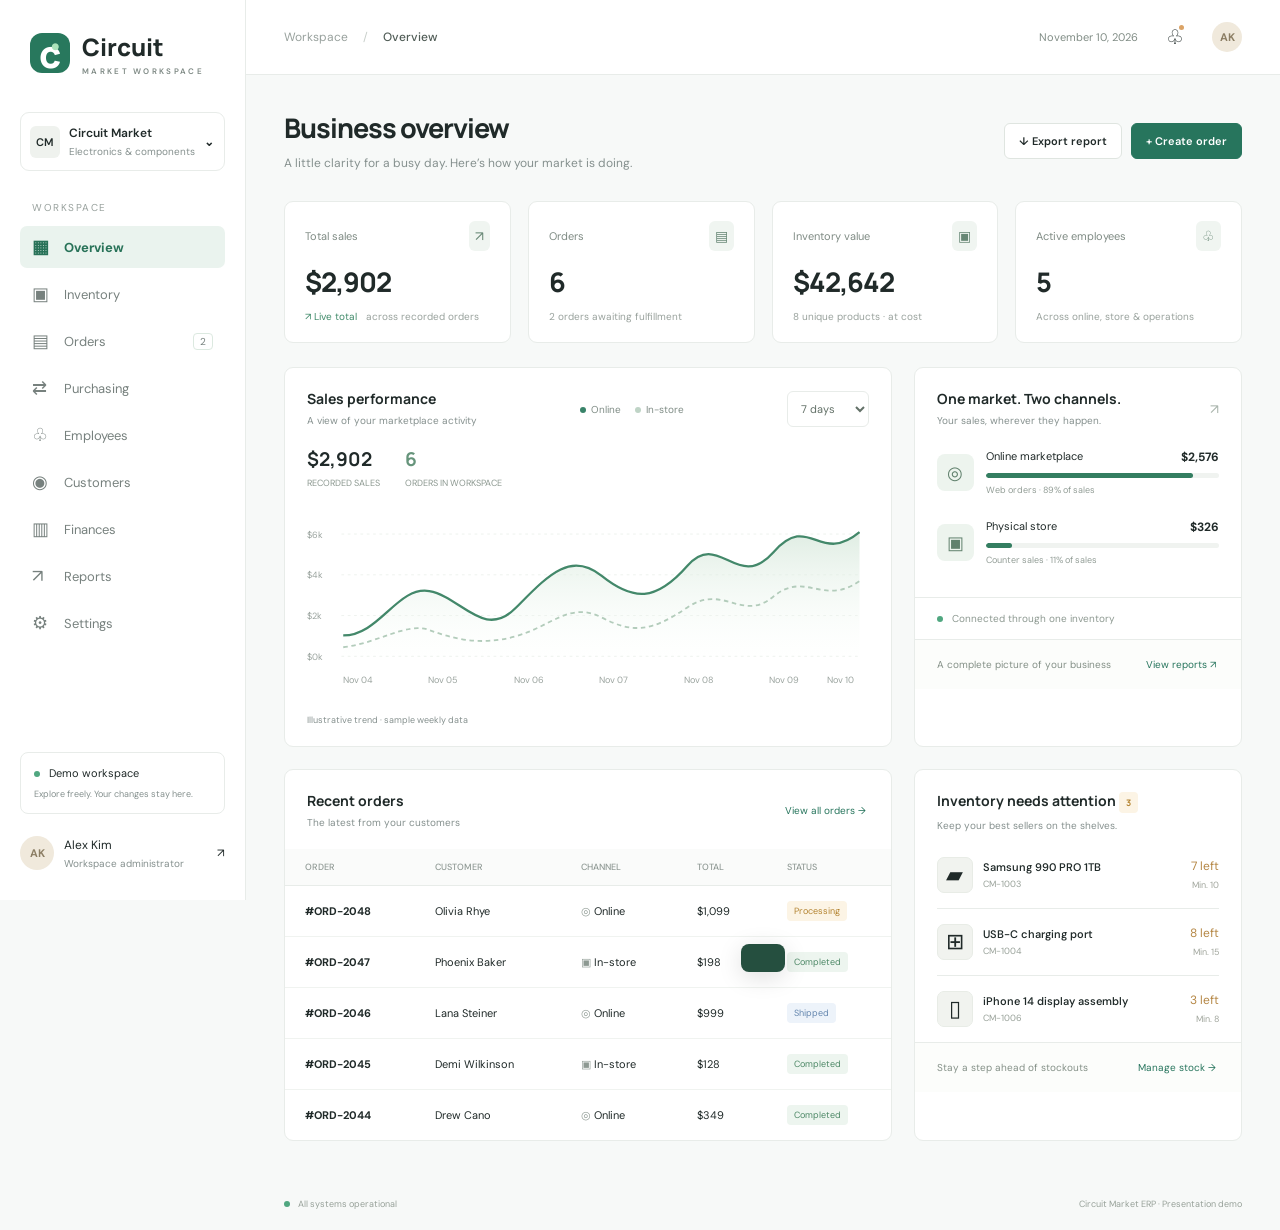
==== index.html @ 1b6f337d "initial commit" ====
﻿<!doctype html>
<html lang="en"><head><meta charset="UTF-8"><meta name="viewport" content="width=device-width, initial-scale=1"><title>Circuit Market — ERP workspace</title><link rel="stylesheet" href="styles.css"></head>
<body><aside class="sidebar"><a class="brand" href="#dashboard"><span class="logo">c<span>•</span></span><span>Circuit<span class="brand-sub">MARKET WORKSPACE</span></span></a><div class="workspace"><span class="workspace-icon">CM</span><div>Circuit Market<small>Electronics & components</small></div><span>⌄</span></div><div class="nav-label">WORKSPACE</div><nav id="nav"></nav><div class="sidebar-bottom"><div class="demo"><span class="live-dot"></span> Demo workspace<small>Explore freely. Your changes stay here.</small></div><button class="profile" id="profile"><span class="avatar">AK</span><span>Alex Kim<small>Workspace administrator</small></span><span>↗</span></button></div></aside><div class="shell"><header><div class="breadcrumb">Workspace <span>/</span> <strong id="crumb">Overview</strong></div><div class="header-actions"><span class="today">November 10, 2026</span><button class="icon-button" id="alerts" aria-label="View stock alerts">♧<i></i></button><span class="avatar small">AK</span></div></header><main id="main"></main><footer><span><span class="live-dot"></span> All systems operational</span><span>Circuit Market ERP · Presentation demo</span></footer></div><div id="overlay" class="overlay" hidden></div><div id="toast" role="status"></div><script src="app.js"></script></body></html>
---- styles.css ----
﻿@import url('https://fonts.googleapis.com/css2?family=DM+Sans:wght@400;450;500;550;600;650;700&family=Manrope:wght@400;500;600;650;700;750;800&display=swap');
:root{--ink:#202a29;--muted:#85908e;--green:#27755d;--line:#e8ece9;--paper:#f7f9f8;--soft:#edf5f0}*{box-sizing:border-box}body{margin:0;background:var(--paper);color:var(--ink);font:14px 'DM Sans',Segoe UI,sans-serif}button,input,select{font:inherit}button,a{ -webkit-tap-highlight-color:transparent}button{cursor:pointer}button:focus-visible,a:focus-visible{outline:3px solid #63a68e;outline-offset:3px}button{color:inherit}a{color:inherit;text-decoration:none}.sidebar{width:246px;background:white;position:fixed;inset:0 auto 0 0;border-right:1px solid var(--line);padding:30px 20px;display:flex;flex-direction:column}.brand{display:flex;align-items:center;gap:12px;font:800 24px Manrope,sans-serif;padding:0 10px}.logo{background:#28785d;color:white;border-radius:12px;width:40px;height:40px;display:grid;place-items:center;font:800 38px Manrope;position:relative;line-height:1}.logo span{position:absolute;font-size:23px;right:6px;top:1px;color:#ace4bb}.brand-sub{display:block;font:600 8px 'DM Sans';letter-spacing:2.3px;margin-top:3px;color:#7e8984}.workspace{margin:36px 0 30px;border:1px solid var(--line);border-radius:9px;padding:12px 9px;display:flex;align-items:center;gap:9px;font-size:12px;font-weight:600}.workspace-icon{padding:9px 6px;border-radius:6px;background:#eff2ee;font-size:11px}.workspace small,.profile small{display:block;font-size:10px;color:var(--muted);font-weight:400;margin-top:4px}.nav-label{font-size:10px;color:#98a19d;letter-spacing:1.5px;padding:0 12px;margin-bottom:12px}nav a{display:flex;gap:13px;align-items:center;padding:12px;margin-bottom:5px;border-radius:7px;color:#77817e;font-size:13px}nav a.active{background:#eaf3ee;color:#287258;font-weight:700}nav a:hover{background:#f0f5f2}.nav-icon{width:19px;font-size:18px;line-height:1}.nav-count{margin-left:auto;background:white;border:1px solid #dce9e0;border-radius:4px;padding:1px 6px;font-size:10px}.sidebar-bottom{margin-top:auto}.demo{border:1px solid var(--line);border-radius:8px;padding:13px;font-size:11px}.demo small{display:block;font-size:9px;color:var(--muted);margin-top:8px}.live-dot{display:inline-block;width:6px;height:6px;background:#50a780;border-radius:100%;margin-right:6px}.profile{border:0;background:none;display:flex;gap:10px;align-items:center;text-align:left;width:100%;padding:22px 0 0;font-size:12px}.profile>span:last-child{margin-left:auto}.avatar{display:grid;place-items:center;width:34px;height:34px;border-radius:50%;background:#f0e9dc;color:#8c7e64;font-size:11px;font-weight:700}.avatar.small{width:30px;height:30px}.shell{margin-left:246px}header{height:75px;background:#fff;border-bottom:1px solid var(--line);padding:0 38px;display:flex;align-items:center;justify-content:space-between}.breadcrumb{font-size:12px;color:#98a19d}.breadcrumb span{margin:0 12px;color:#c8cfca}.breadcrumb strong{color:#515d57;font-weight:500}.header-actions{display:flex;align-items:center;gap:22px}.today{font-size:11px;color:#818d86}.icon-button{background:none;border:none;font-size:20px;position:relative}.icon-button i{position:absolute;width:5px;height:5px;background:#dba366;right:6px;top:2px;border-radius:50%}main{padding:34px 38px 20px;min-height:calc(100vh - 118px);max-width:1660px;margin:auto}.page-heading{display:flex;justify-content:space-between;align-items:center;gap:15px;margin-bottom:28px}h1{font:750 27px Manrope,Segoe UI,sans-serif;letter-spacing:-1px;margin:0 0 8px}p{color:var(--muted);font-size:12px;margin:0;line-height:1.6}.eyebrow{font-size:10px;color:var(--green);font-weight:700;letter-spacing:1.4px;margin-bottom:8px}.buttons{display:flex;gap:9px;align-items:center}.btn{border:1px solid #dfe5e0;border-radius:6px;background:white;padding:10px 14px;font-size:11px;font-weight:600;display:inline-flex;align-items:center;gap:8px;justify-content:center}.btn:hover{background:#f0f5f1}.btn.primary{background:var(--green);color:white;border-color:var(--green)}.btn.primary:hover{background:#1c5d48}.btn.danger{color:#ae4e41}.stats{display:grid;grid-template-columns:repeat(4,1fr);gap:17px;margin-bottom:24px}.stat{border:1px solid var(--line);background:white;border-radius:9px;padding:19px 20px}.stat-top{display:flex;align-items:center;justify-content:space-between;color:#7f8b84;font-size:11px}.stat-symbol{background:#f0f5f1;color:#678775;padding:6px;border-radius:6px;font-size:14px}.stat-value{font:750 27px Manrope,sans-serif;letter-spacing:-1px;margin:12px 0 10px}.stat-foot{font-size:10px;color:#99a29d}.trend{color:#3f8a69;margin-right:6px}.grid-main{display:grid;grid-template-columns:minmax(0,1.85fr) minmax(270px,1fr);gap:22px;margin-bottom:22px}.card{background:white;border:1px solid var(--line);border-radius:9px;overflow:hidden}.card-head{padding:21px 22px 0;display:flex;justify-content:space-between;align-items:center;gap:12px}.card h2{font:700 14px Manrope,sans-serif;margin:0 0 5px}.card-head p{font-size:10px}.text-button{border:0;background:none;color:var(--green);font-size:10px;padding:3px;white-space:nowrap}.legend{display:flex;gap:14px;font-size:10px;color:#7f8c85}.legend i{display:inline-block;background:#398369;width:6px;height:6px;border-radius:50%;margin-right:5px}.legend .light{background:#bfd4c6}.chart{padding:15px 22px 18px}.chart svg{width:100%;height:205px;overflow:visible}.chart text{font:10px 'DM Sans';fill:#9ba49f}.chart-summary{display:flex;gap:25px;padding:17px 22px 0}.chart-summary strong{font:700 19px Manrope}.chart-summary span{font-size:9px;color:#8c9890;display:block;margin-top:5px}.channel-list{padding:20px 22px 8px}.channel{display:flex;gap:12px;align-items:center;margin-bottom:23px}.tile{width:37px;height:37px;background:#edf4ee;display:grid;place-items:center;border-radius:8px;font-size:18px;color:#61816d}.channel-info{flex:1}.channel-line{display:flex;justify-content:space-between;font-size:11px;margin-bottom:8px}.channel-line strong{font-size:12px}.bar{height:5px;background:#f0f3f0;border-radius:4px;overflow:hidden}.bar>i{height:100%;display:block;background:#347e61;border-radius:4px}.channel small{font-size:9px;color:#929d96;display:block;margin-top:6px}.channel-note{border-top:1px solid var(--line);padding:14px 22px;font-size:10px;color:#8d9991}.table-wrap{overflow:auto}table{border-collapse:collapse;width:100%;text-align:left;white-space:nowrap}th{font-size:9px;font-weight:500;color:#909a95;background:#fafbfa;padding:12px 20px;border-bottom:1px solid var(--line)}td{font-size:11px;padding:15px 20px;border-bottom:1px solid #f0f3f0}tbody tr:last-child td{border-bottom:none}tbody tr.clickable{cursor:pointer}tbody tr.clickable:hover{background:#f7faf8}.table-top{padding-bottom:18px}.badge{font-size:9px;border-radius:4px;padding:4px 7px;display:inline-block;background:#edf5ef;color:#4d8866}.badge.amber{color:#b38330;background:#fcf4e5}.badge.blue{color:#6486ae;background:#edf3fa}.badge.gray{background:#f0f2f1;color:#84928a}.badge.red{background:#fceeed;color:#b26458}.item{display:flex;align-items:center;gap:10px}.item-icon{font-size:22px;background:#f1f3ef;border:1px solid #e8ece6;border-radius:7px;width:36px;height:36px;display:grid;place-items:center}.item strong{display:block;font-weight:550;font-size:11px}.item small{display:block;font-size:9px;color:#98a199;margin-top:4px}.low-list{padding:8px 22px 0}.low-row{display:flex;align-items:center;justify-content:space-between;gap:10px;padding:15px 0;border-bottom:1px solid var(--line)}.stock-number{font-size:12px;color:#b58745;text-align:right}.stock-number small{display:block;color:#a1a69d;font-size:9px;margin-top:5px}.low-list .low-row:last-child{border-bottom:none}.card-bottom{padding:15px 22px;background:#fcfdfb;border-top:1px solid var(--line);font-size:10px;color:#849087;display:flex;justify-content:space-between;align-items:center}.toolbar{display:flex;gap:12px;align-items:center;padding:17px 20px;border-bottom:1px solid var(--line);flex-wrap:wrap}.search{border:1px solid var(--line);border-radius:6px;padding:10px 12px;width:260px;background:#fcfdfb;font-size:11px;color:var(--ink)}select{border:1px solid var(--line);background:white;border-radius:6px;padding:9px;font-size:11px;color:#637168}.count{margin-left:auto;font-size:10px;color:#8e9a91}.empty{padding:50px;text-align:center;color:#8d9890}.staff-grid{display:grid;grid-template-columns:repeat(3,1fr);gap:20px;margin-top:22px}.person{padding:24px}.person .avatar{width:48px;height:48px;font-size:15px;margin-bottom:17px}.person h2{font-size:15px;margin-bottom:5px}.person p{margin-bottom:18px}.person-meta{display:flex;justify-content:space-between;padding-top:17px;border-top:1px solid var(--line);font-size:10px;color:#8e9891}.overlay{position:fixed;inset:0;background:#172c254d;z-index:20;display:flex;align-items:center;justify-content:center;padding:24px;backdrop-filter:blur(3px)}.overlay[hidden]{display:none}.modal{background:white;border-radius:13px;padding:28px;width:510px;max-width:100%;max-height:92vh;overflow:auto;box-shadow:0 20px 80px #102b2526}.modal.wide{width:660px}.modal-head{display:flex;justify-content:space-between;align-items:start;margin-bottom:24px}.modal h2{font:750 21px Manrope;margin:0 0 8px}.close{border:none;background:#f2f5f2;border-radius:50%;width:28px;height:28px;font-size:20px}.form-grid{display:grid;grid-template-columns:1fr 1fr;gap:16px}label{display:block;font-size:11px;color:#66756a;margin-bottom:16px}label input,label select{display:block;width:100%;border:1px solid #dfe7df;border-radius:6px;padding:11px;margin-top:7px;font-size:12px;background:white}input:focus,select:focus{outline:2px solid #bad6c7;outline-offset:1px}.form-actions{display:flex;justify-content:flex-end;gap:9px;margin-top:24px;padding-top:20px;border-top:1px solid var(--line)}.detail-grid{display:grid;grid-template-columns:1fr 1fr;gap:20px;padding:20px 0}.detail-grid small{display:block;font-size:10px;color:var(--muted);margin-bottom:6px}.detail-grid strong{font-size:13px}.note{background:#f3f7f3;padding:14px;border-radius:7px;font-size:11px;line-height:1.7;color:#76857a}#toast{position:fixed;bottom:28px;left:calc(50% + 123px);transform:translateX(-50%) translateY(100px);background:#254f3f;color:white;padding:14px 22px;border-radius:8px;font-size:12px;z-index:30;transition:transform .2s;box-shadow:0 5px 25px #0002}#toast.show{transform:translateX(-50%) translateY(0)}footer{display:flex;justify-content:space-between;padding:15px 38px 20px;color:#97a199;font-size:9px}.report-grid{display:grid;grid-template-columns:repeat(2,1fr);gap:20px}.report{padding:25px}.report p{margin:12px 0 22px}.finance-line{display:flex;justify-content:space-between;border-bottom:1px solid var(--line);padding:20px;font-size:12px}.finance-line strong{font-size:15px}.tabs{display:flex;gap:7px}.tabs button{border:1px solid var(--line);background:white;font-size:10px;padding:6px 10px;border-radius:5px}.tabs button.active{background:#edf5ee;color:var(--green)}@media(min-width:1500px){main{padding-top:42px}.chart svg{height:240px}td{padding-top:18px;padding-bottom:18px}}@media(max-width:1150px){.sidebar{width:210px;padding:25px 14px}.shell{margin-left:210px}main{padding:25px 24px}.grid-main{grid-template-columns:minmax(0,1.65fr) minmax(250px,1fr)}.stats{gap:10px}.stat{padding:15px}.stat-value{font-size:23px}.legend{display:none}header{padding:0 24px}.staff-grid{grid-template-columns:repeat(2,1fr)}}@media(max-width:850px){.sidebar{width:72px;padding:20px 10px}.brand{padding:0 5px}.brand>span:last-child,.workspace,.nav-label,nav a>span:not(.nav-icon),.sidebar-bottom{display:none}nav{margin-top:35px}nav a{justify-content:center;padding:13px 0}.shell{margin-left:72px}.grid-main{grid-template-columns:1fr}.stats{grid-template-columns:repeat(2,1fr)}.page-heading{align-items:flex-start}h1{font-size:23px}.today{display:none}.report-grid{grid-template-columns:1fr}#toast{left:55%}}@media(max-width:540px){main{padding:24px 14px}header{padding:0 16px;height:62px}.page-heading{flex-direction:column}.staff-grid{grid-template-columns:1fr}.stat{padding:14px 12px}.stat-value{font-size:23px}.form-grid{grid-template-columns:1fr;gap:0}.search{width:100%}.modal{padding:21px}.header-actions{gap:12px}footer{padding:15px;font-size:8px}.breadcrumb{font-size:10px}.card-head{padding-left:16px;padding-right:16px}}
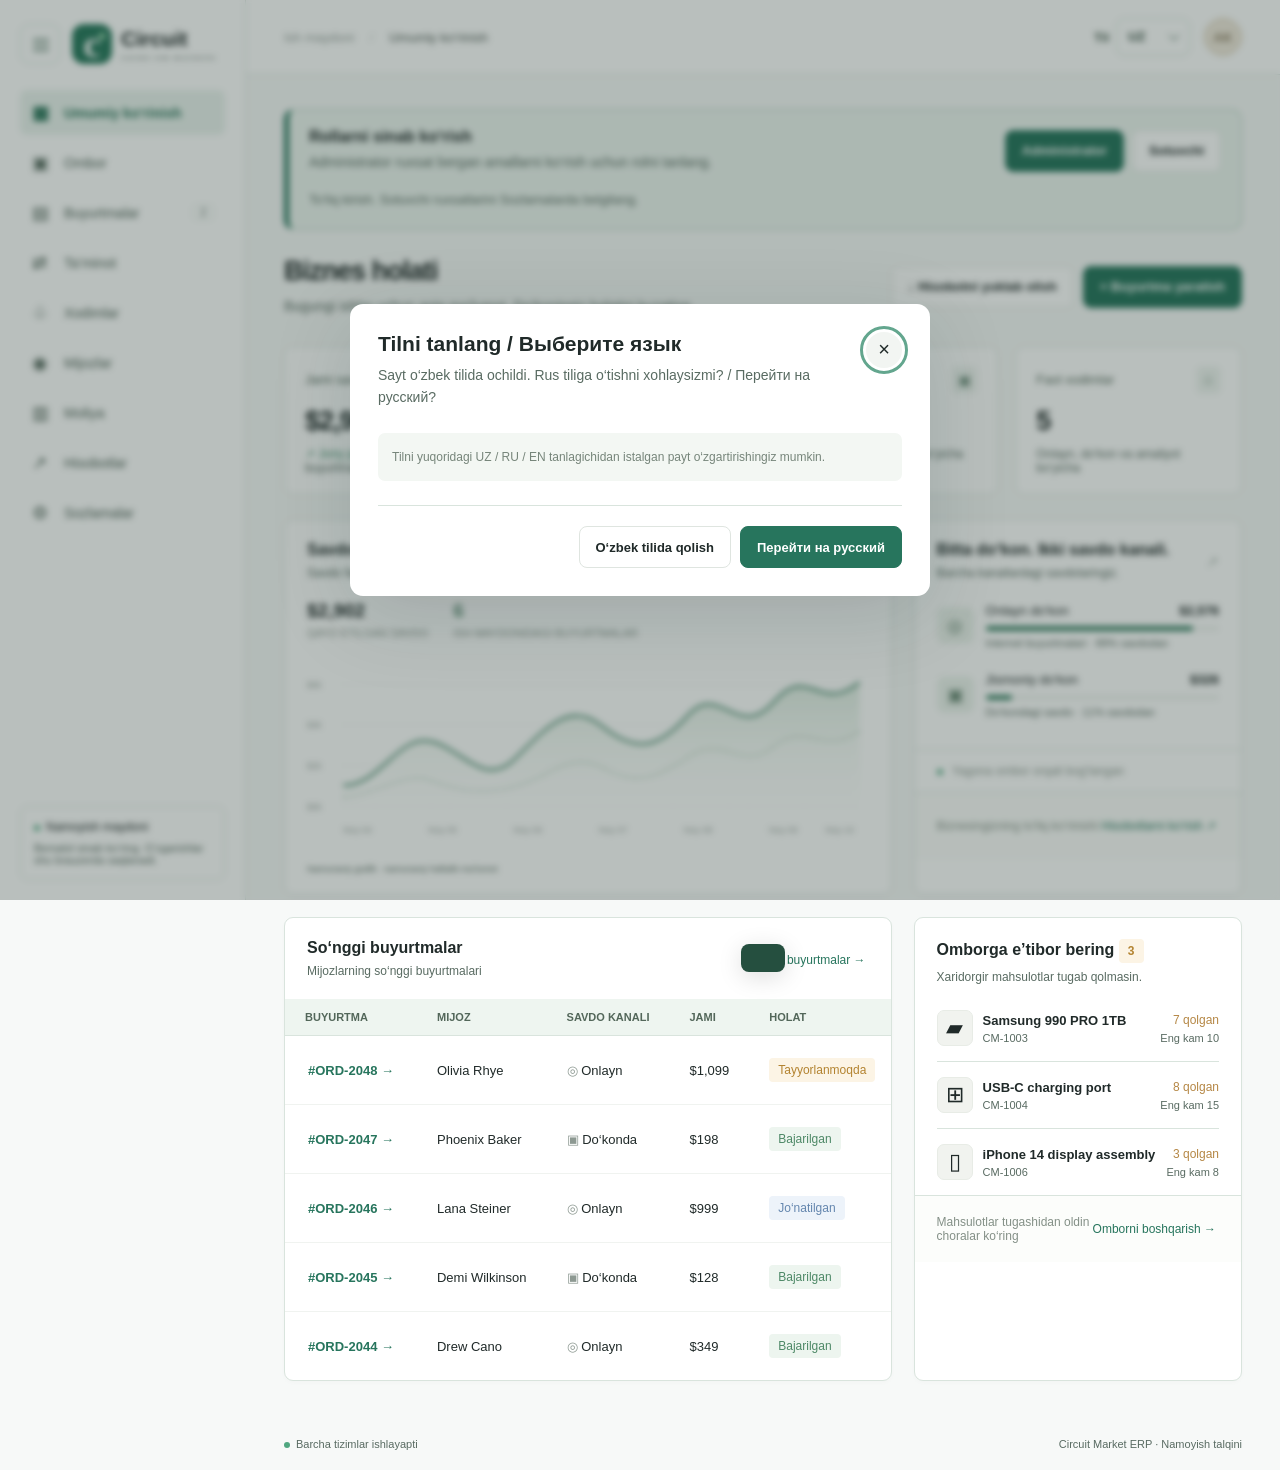
==== commit a0c3dcd9: "Version 2" ====
--- a/index.html
+++ b/index.html
@@ -1,3 +1,3 @@
-﻿<!doctype html>
-<html lang="en"><head><meta charset="UTF-8"><meta name="viewport" content="width=device-width, initial-scale=1"><title>Circuit Market — ERP workspace</title><link rel="stylesheet" href="styles.css"></head>
-<body><aside class="sidebar"><a class="brand" href="#dashboard"><span class="logo">c<span>•</span></span><span>Circuit<span class="brand-sub">MARKET WORKSPACE</span></span></a><div class="workspace"><span class="workspace-icon">CM</span><div>Circuit Market<small>Electronics & components</small></div><span>⌄</span></div><div class="nav-label">WORKSPACE</div><nav id="nav"></nav><div class="sidebar-bottom"><div class="demo"><span class="live-dot"></span> Demo workspace<small>Explore freely. Your changes stay here.</small></div><button class="profile" id="profile"><span class="avatar">AK</span><span>Alex Kim<small>Workspace administrator</small></span><span>↗</span></button></div></aside><div class="shell"><header><div class="breadcrumb">Workspace <span>/</span> <strong id="crumb">Overview</strong></div><div class="header-actions"><span class="today">November 10, 2026</span><button class="icon-button" id="alerts" aria-label="View stock alerts">♧<i></i></button><span class="avatar small">AK</span></div></header><main id="main"></main><footer><span><span class="live-dot"></span> All systems operational</span><span>Circuit Market ERP · Presentation demo</span></footer></div><div id="overlay" class="overlay" hidden></div><div id="toast" role="status"></div><script src="app.js"></script></body></html>
+<!doctype html>
+<html lang="uz"><head><meta charset="UTF-8"><meta name="viewport" content="width=device-width, initial-scale=1"><title>Circuit Market — ERP workspace</title><link rel="stylesheet" href="styles.css"></head>
+<body><aside class="sidebar"><div class="sidebar-top"><button class="category-toggle" id="categories-toggle" data-action="toggle-categories" aria-controls="nav" aria-expanded="true" aria-label="Kategoriyalarni yashirish" title="Kategoriyalarni yashirish"><svg viewBox="0 0 24 24" width="22" height="22" aria-hidden="true"><path d="M4 6h16M4 12h16M4 18h16"/></svg></button><a class="brand" href="#dashboard"><span class="logo">c<span>•</span></span><span>Circuit<span class="brand-sub">MARKET WORKSPACE</span></span></a></div><nav id="nav"></nav><div class="sidebar-bottom"><div class="demo"><span class="live-dot"></span> Demo workspace<small>Explore freely. Your changes stay here.</small></div></div></aside><div class="shell"><header><div class="header-left"><div class="breadcrumb">Workspace <span>/</span> <strong id="crumb">Overview</strong></div></div><div class="header-actions"><label class="language-control"><span id="language-label">Til</span><select id="language" aria-labelledby="language-label"><option value="uz">UZ</option><option value="ru">RU</option><option value="en">EN</option></select></label><button class="avatar small" id="profile" aria-label="Profil">AK</button></div></header><main id="main"></main><footer><span><span class="live-dot"></span> All systems operational</span><span>Circuit Market ERP · Presentation demo</span></footer></div><div id="overlay" class="overlay" hidden></div><div id="toast" role="status"></div><script src="i18n.js"></script><script src="features.js"></script><script src="dropdowns.js"></script><script src="motion.js"></script><script src="app.js"></script></body></html>
--- a/styles.css
+++ b/styles.css
@@ -1,2 +1,371 @@
-﻿@import url('https://fonts.googleapis.com/css2?family=DM+Sans:wght@400;450;500;550;600;650;700&family=Manrope:wght@400;500;600;650;700;750;800&display=swap');
-:root{--ink:#202a29;--muted:#85908e;--green:#27755d;--line:#e8ece9;--paper:#f7f9f8;--soft:#edf5f0}*{box-sizing:border-box}body{margin:0;background:var(--paper);color:var(--ink);font:14px 'DM Sans',Segoe UI,sans-serif}button,input,select{font:inherit}button,a{ -webkit-tap-highlight-color:transparent}button{cursor:pointer}button:focus-visible,a:focus-visible{outline:3px solid #63a68e;outline-offset:3px}button{color:inherit}a{color:inherit;text-decoration:none}.sidebar{width:246px;background:white;position:fixed;inset:0 auto 0 0;border-right:1px solid var(--line);padding:30px 20px;display:flex;flex-direction:column}.brand{display:flex;align-items:center;gap:12px;font:800 24px Manrope,sans-serif;padding:0 10px}.logo{background:#28785d;color:white;border-radius:12px;width:40px;height:40px;display:grid;place-items:center;font:800 38px Manrope;position:relative;line-height:1}.logo span{position:absolute;font-size:23px;right:6px;top:1px;color:#ace4bb}.brand-sub{display:block;font:600 8px 'DM Sans';letter-spacing:2.3px;margin-top:3px;color:#7e8984}.workspace{margin:36px 0 30px;border:1px solid var(--line);border-radius:9px;padding:12px 9px;display:flex;align-items:center;gap:9px;font-size:12px;font-weight:600}.workspace-icon{padding:9px 6px;border-radius:6px;background:#eff2ee;font-size:11px}.workspace small,.profile small{display:block;font-size:10px;color:var(--muted);font-weight:400;margin-top:4px}.nav-label{font-size:10px;color:#98a19d;letter-spacing:1.5px;padding:0 12px;margin-bottom:12px}nav a{display:flex;gap:13px;align-items:center;padding:12px;margin-bottom:5px;border-radius:7px;color:#77817e;font-size:13px}nav a.active{background:#eaf3ee;color:#287258;font-weight:700}nav a:hover{background:#f0f5f2}.nav-icon{width:19px;font-size:18px;line-height:1}.nav-count{margin-left:auto;background:white;border:1px solid #dce9e0;border-radius:4px;padding:1px 6px;font-size:10px}.sidebar-bottom{margin-top:auto}.demo{border:1px solid var(--line);border-radius:8px;padding:13px;font-size:11px}.demo small{display:block;font-size:9px;color:var(--muted);margin-top:8px}.live-dot{display:inline-block;width:6px;height:6px;background:#50a780;border-radius:100%;margin-right:6px}.profile{border:0;background:none;display:flex;gap:10px;align-items:center;text-align:left;width:100%;padding:22px 0 0;font-size:12px}.profile>span:last-child{margin-left:auto}.avatar{display:grid;place-items:center;width:34px;height:34px;border-radius:50%;background:#f0e9dc;color:#8c7e64;font-size:11px;font-weight:700}.avatar.small{width:30px;height:30px}.shell{margin-left:246px}header{height:75px;background:#fff;border-bottom:1px solid var(--line);padding:0 38px;display:flex;align-items:center;justify-content:space-between}.breadcrumb{font-size:12px;color:#98a19d}.breadcrumb span{margin:0 12px;color:#c8cfca}.breadcrumb strong{color:#515d57;font-weight:500}.header-actions{display:flex;align-items:center;gap:22px}.today{font-size:11px;color:#818d86}.icon-button{background:none;border:none;font-size:20px;position:relative}.icon-button i{position:absolute;width:5px;height:5px;background:#dba366;right:6px;top:2px;border-radius:50%}main{padding:34px 38px 20px;min-height:calc(100vh - 118px);max-width:1660px;margin:auto}.page-heading{display:flex;justify-content:space-between;align-items:center;gap:15px;margin-bottom:28px}h1{font:750 27px Manrope,Segoe UI,sans-serif;letter-spacing:-1px;margin:0 0 8px}p{color:var(--muted);font-size:12px;margin:0;line-height:1.6}.eyebrow{font-size:10px;color:var(--green);font-weight:700;letter-spacing:1.4px;margin-bottom:8px}.buttons{display:flex;gap:9px;align-items:center}.btn{border:1px solid #dfe5e0;border-radius:6px;background:white;padding:10px 14px;font-size:11px;font-weight:600;display:inline-flex;align-items:center;gap:8px;justify-content:center}.btn:hover{background:#f0f5f1}.btn.primary{background:var(--green);color:white;border-color:var(--green)}.btn.primary:hover{background:#1c5d48}.btn.danger{color:#ae4e41}.stats{display:grid;grid-template-columns:repeat(4,1fr);gap:17px;margin-bottom:24px}.stat{border:1px solid var(--line);background:white;border-radius:9px;padding:19px 20px}.stat-top{display:flex;align-items:center;justify-content:space-between;color:#7f8b84;font-size:11px}.stat-symbol{background:#f0f5f1;color:#678775;padding:6px;border-radius:6px;font-size:14px}.stat-value{font:750 27px Manrope,sans-serif;letter-spacing:-1px;margin:12px 0 10px}.stat-foot{font-size:10px;color:#99a29d}.trend{color:#3f8a69;margin-right:6px}.grid-main{display:grid;grid-template-columns:minmax(0,1.85fr) minmax(270px,1fr);gap:22px;margin-bottom:22px}.card{background:white;border:1px solid var(--line);border-radius:9px;overflow:hidden}.card-head{padding:21px 22px 0;display:flex;justify-content:space-between;align-items:center;gap:12px}.card h2{font:700 14px Manrope,sans-serif;margin:0 0 5px}.card-head p{font-size:10px}.text-button{border:0;background:none;color:var(--green);font-size:10px;padding:3px;white-space:nowrap}.legend{display:flex;gap:14px;font-size:10px;color:#7f8c85}.legend i{display:inline-block;background:#398369;width:6px;height:6px;border-radius:50%;margin-right:5px}.legend .light{background:#bfd4c6}.chart{padding:15px 22px 18px}.chart svg{width:100%;height:205px;overflow:visible}.chart text{font:10px 'DM Sans';fill:#9ba49f}.chart-summary{display:flex;gap:25px;padding:17px 22px 0}.chart-summary strong{font:700 19px Manrope}.chart-summary span{font-size:9px;color:#8c9890;display:block;margin-top:5px}.channel-list{padding:20px 22px 8px}.channel{display:flex;gap:12px;align-items:center;margin-bottom:23px}.tile{width:37px;height:37px;background:#edf4ee;display:grid;place-items:center;border-radius:8px;font-size:18px;color:#61816d}.channel-info{flex:1}.channel-line{display:flex;justify-content:space-between;font-size:11px;margin-bottom:8px}.channel-line strong{font-size:12px}.bar{height:5px;background:#f0f3f0;border-radius:4px;overflow:hidden}.bar>i{height:100%;display:block;background:#347e61;border-radius:4px}.channel small{font-size:9px;color:#929d96;display:block;margin-top:6px}.channel-note{border-top:1px solid var(--line);padding:14px 22px;font-size:10px;color:#8d9991}.table-wrap{overflow:auto}table{border-collapse:collapse;width:100%;text-align:left;white-space:nowrap}th{font-size:9px;font-weight:500;color:#909a95;background:#fafbfa;padding:12px 20px;border-bottom:1px solid var(--line)}td{font-size:11px;padding:15px 20px;border-bottom:1px solid #f0f3f0}tbody tr:last-child td{border-bottom:none}tbody tr.clickable{cursor:pointer}tbody tr.clickable:hover{background:#f7faf8}.table-top{padding-bottom:18px}.badge{font-size:9px;border-radius:4px;padding:4px 7px;display:inline-block;background:#edf5ef;color:#4d8866}.badge.amber{color:#b38330;background:#fcf4e5}.badge.blue{color:#6486ae;background:#edf3fa}.badge.gray{background:#f0f2f1;color:#84928a}.badge.red{background:#fceeed;color:#b26458}.item{display:flex;align-items:center;gap:10px}.item-icon{font-size:22px;background:#f1f3ef;border:1px solid #e8ece6;border-radius:7px;width:36px;height:36px;display:grid;place-items:center}.item strong{display:block;font-weight:550;font-size:11px}.item small{display:block;font-size:9px;color:#98a199;margin-top:4px}.low-list{padding:8px 22px 0}.low-row{display:flex;align-items:center;justify-content:space-between;gap:10px;padding:15px 0;border-bottom:1px solid var(--line)}.stock-number{font-size:12px;color:#b58745;text-align:right}.stock-number small{display:block;color:#a1a69d;font-size:9px;margin-top:5px}.low-list .low-row:last-child{border-bottom:none}.card-bottom{padding:15px 22px;background:#fcfdfb;border-top:1px solid var(--line);font-size:10px;color:#849087;display:flex;justify-content:space-between;align-items:center}.toolbar{display:flex;gap:12px;align-items:center;padding:17px 20px;border-bottom:1px solid var(--line);flex-wrap:wrap}.search{border:1px solid var(--line);border-radius:6px;padding:10px 12px;width:260px;background:#fcfdfb;font-size:11px;color:var(--ink)}select{border:1px solid var(--line);background:white;border-radius:6px;padding:9px;font-size:11px;color:#637168}.count{margin-left:auto;font-size:10px;color:#8e9a91}.empty{padding:50px;text-align:center;color:#8d9890}.staff-grid{display:grid;grid-template-columns:repeat(3,1fr);gap:20px;margin-top:22px}.person{padding:24px}.person .avatar{width:48px;height:48px;font-size:15px;margin-bottom:17px}.person h2{font-size:15px;margin-bottom:5px}.person p{margin-bottom:18px}.person-meta{display:flex;justify-content:space-between;padding-top:17px;border-top:1px solid var(--line);font-size:10px;color:#8e9891}.overlay{position:fixed;inset:0;background:#172c254d;z-index:20;display:flex;align-items:center;justify-content:center;padding:24px;backdrop-filter:blur(3px)}.overlay[hidden]{display:none}.modal{background:white;border-radius:13px;padding:28px;width:510px;max-width:100%;max-height:92vh;overflow:auto;box-shadow:0 20px 80px #102b2526}.modal.wide{width:660px}.modal-head{display:flex;justify-content:space-between;align-items:start;margin-bottom:24px}.modal h2{font:750 21px Manrope;margin:0 0 8px}.close{border:none;background:#f2f5f2;border-radius:50%;width:28px;height:28px;font-size:20px}.form-grid{display:grid;grid-template-columns:1fr 1fr;gap:16px}label{display:block;font-size:11px;color:#66756a;margin-bottom:16px}label input,label select{display:block;width:100%;border:1px solid #dfe7df;border-radius:6px;padding:11px;margin-top:7px;font-size:12px;background:white}input:focus,select:focus{outline:2px solid #bad6c7;outline-offset:1px}.form-actions{display:flex;justify-content:flex-end;gap:9px;margin-top:24px;padding-top:20px;border-top:1px solid var(--line)}.detail-grid{display:grid;grid-template-columns:1fr 1fr;gap:20px;padding:20px 0}.detail-grid small{display:block;font-size:10px;color:var(--muted);margin-bottom:6px}.detail-grid strong{font-size:13px}.note{background:#f3f7f3;padding:14px;border-radius:7px;font-size:11px;line-height:1.7;color:#76857a}#toast{position:fixed;bottom:28px;left:calc(50% + 123px);transform:translateX(-50%) translateY(100px);background:#254f3f;color:white;padding:14px 22px;border-radius:8px;font-size:12px;z-index:30;transition:transform .2s;box-shadow:0 5px 25px #0002}#toast.show{transform:translateX(-50%) translateY(0)}footer{display:flex;justify-content:space-between;padding:15px 38px 20px;color:#97a199;font-size:9px}.report-grid{display:grid;grid-template-columns:repeat(2,1fr);gap:20px}.report{padding:25px}.report p{margin:12px 0 22px}.finance-line{display:flex;justify-content:space-between;border-bottom:1px solid var(--line);padding:20px;font-size:12px}.finance-line strong{font-size:15px}.tabs{display:flex;gap:7px}.tabs button{border:1px solid var(--line);background:white;font-size:10px;padding:6px 10px;border-radius:5px}.tabs button.active{background:#edf5ee;color:var(--green)}@media(min-width:1500px){main{padding-top:42px}.chart svg{height:240px}td{padding-top:18px;padding-bottom:18px}}@media(max-width:1150px){.sidebar{width:210px;padding:25px 14px}.shell{margin-left:210px}main{padding:25px 24px}.grid-main{grid-template-columns:minmax(0,1.65fr) minmax(250px,1fr)}.stats{gap:10px}.stat{padding:15px}.stat-value{font-size:23px}.legend{display:none}header{padding:0 24px}.staff-grid{grid-template-columns:repeat(2,1fr)}}@media(max-width:850px){.sidebar{width:72px;padding:20px 10px}.brand{padding:0 5px}.brand>span:last-child,.workspace,.nav-label,nav a>span:not(.nav-icon),.sidebar-bottom{display:none}nav{margin-top:35px}nav a{justify-content:center;padding:13px 0}.shell{margin-left:72px}.grid-main{grid-template-columns:1fr}.stats{grid-template-columns:repeat(2,1fr)}.page-heading{align-items:flex-start}h1{font-size:23px}.today{display:none}.report-grid{grid-template-columns:1fr}#toast{left:55%}}@media(max-width:540px){main{padding:24px 14px}header{padding:0 16px;height:62px}.page-heading{flex-direction:column}.staff-grid{grid-template-columns:1fr}.stat{padding:14px 12px}.stat-value{font-size:23px}.form-grid{grid-template-columns:1fr;gap:0}.search{width:100%}.modal{padding:21px}.header-actions{gap:12px}footer{padding:15px;font-size:8px}.breadcrumb{font-size:10px}.card-head{padding-left:16px;padding-right:16px}}
+:root { --ink:#202a29; --green:#27755d; --paper:#f7f9f8; --soft:#edf5f0; }
+* { box-sizing:border-box; }
+body { margin:0; background:var(--paper); color:var(--ink); font:14px 'DM Sans',Segoe UI,sans-serif; }
+button,input,select { font:inherit; }
+button,a { -webkit-tap-highlight-color:transparent; }
+button { cursor:pointer; }
+button:focus-visible,a:focus-visible { outline:3px solid #63a68e; outline-offset:3px; }
+button { color:inherit; }
+a { color:inherit; text-decoration:none; }
+.sidebar { width:246px; background:white; position:fixed; inset:0 auto 0 0; border-right:1px solid var(--line); padding:30px 20px; display:flex; flex-direction:column; }
+.brand { display:flex; align-items:center; gap:12px; font:800 24px Manrope,sans-serif; padding:0 10px; }
+.logo { background:#28785d; color:white; border-radius:12px; width:40px; height:40px; display:grid; place-items:center; font:800 38px Manrope; position:relative; line-height:1; }
+.logo span { position:absolute; font-size:23px; right:6px; top:1px; color:#ace4bb; }
+.brand-sub { display:block; font:600 8px 'DM Sans'; letter-spacing:2.3px; margin-top:3px; color:#7e8984; }
+.nav-label { font-size:10px; color:#98a19d; letter-spacing:1.5px; padding:0 12px; margin-bottom:12px; }
+nav a { display:flex; gap:13px; align-items:center; padding:12px; margin-bottom:5px; border-radius:7px; }
+nav a.active { background:#eaf3ee; color:#287258; font-weight:700; }
+nav a:hover { background:#f0f5f2; }
+.nav-icon { width:19px; font-size:18px; line-height:1; }
+.nav-count { margin-left:auto; background:white; border:1px solid #dce9e0; border-radius:4px; padding:1px 6px; font-size:10px; }
+.sidebar-bottom { margin-top:auto; }
+.demo { border:1px solid var(--line); border-radius:8px; padding:13px; }
+.demo small { display:block; margin-top:8px; }
+.live-dot { display:inline-block; width:6px; height:6px; background:#50a780; border-radius:100%; margin-right:6px; }
+.profile { border:0; background:none; display:flex; gap:10px; align-items:center; text-align:left; width:100%; padding:22px 0 0; font-size:12px; }
+.profile>span:last-child { margin-left:auto; }
+.avatar { display:grid; place-items:center; width:34px; height:34px; border-radius:50%; background:#f0e9dc; color:#8c7e64; font-size:11px; font-weight:700; }
+.shell { margin-left:246px; }
+header { height:75px; background:#fff; border-bottom:1px solid var(--line); padding:0 38px; display:flex; align-items:center; justify-content:space-between; }
+.breadcrumb { color:#98a19d; }
+.breadcrumb span { margin:0 12px; color:#c8cfca; }
+.breadcrumb strong { color:#515d57; font-weight:500; }
+.header-actions { display:flex; align-items:center; }
+main { padding:34px 38px 20px; min-height:calc(100vh - 118px); max-width:1660px; margin:auto; }
+.page-heading { display:flex; justify-content:space-between; align-items:center; gap:15px; margin-bottom:28px; }
+h1 { font:750 27px Manrope,Segoe UI,sans-serif; letter-spacing:-1px; margin:0 0 8px; }
+p { margin:0; line-height:1.6; }
+.eyebrow { font-size:10px; color:var(--green); font-weight:700; letter-spacing:1.4px; margin-bottom:8px; }
+.buttons { display:flex; gap:9px; align-items:center; }
+.btn { border:1px solid #dfe5e0; background:white; font-weight:600; display:inline-flex; align-items:center; gap:8px; justify-content:center; }
+.btn:hover { background:#f0f5f1; }
+.btn.primary { background:var(--green); color:white; border-color:var(--green); }
+.btn.primary:hover { background:#1c5d48; }
+.btn.danger { color:#ae4e41; }
+.stats { display:grid; grid-template-columns:repeat(4,1fr); gap:17px; margin-bottom:24px; }
+.stat { border:1px solid var(--line); background:white; border-radius:9px; padding:19px 20px; }
+.stat-top { display:flex; align-items:center; justify-content:space-between; }
+.stat-symbol { background:#f0f5f1; color:#678775; padding:6px; border-radius:6px; font-size:14px; }
+.stat-value { font:750 27px Manrope,sans-serif; letter-spacing:-1px; margin:12px 0 10px; }
+.trend { color:#3f8a69; margin-right:6px; }
+.grid-main { display:grid; grid-template-columns:minmax(0,1.85fr) minmax(270px,1fr); gap:22px; margin-bottom:22px; }
+.card { background:white; border:1px solid var(--line); border-radius:9px; overflow:hidden; }
+.card-head { padding:21px 22px 0; display:flex; justify-content:space-between; align-items:center; gap:12px; }
+.card h2 { font:700 14px Manrope,sans-serif; margin:0 0 5px; }
+.text-button { border:0; background:none; color:var(--green); padding:3px; white-space:nowrap; }
+.legend { display:flex; gap:14px; font-size:10px; color:#7f8c85; }
+.legend i { display:inline-block; background:#398369; width:6px; height:6px; border-radius:50%; margin-right:5px; }
+.legend .light { background:#bfd4c6; }
+.chart { padding:15px 22px 18px; }
+.chart svg { width:100%; height:205px; overflow:visible; }
+.chart text { font:10px 'DM Sans'; fill:#9ba49f; }
+.chart-summary { display:flex; gap:25px; padding:17px 22px 0; }
+.chart-summary strong { font:700 19px Manrope; }
+.chart-summary span { color:#8c9890; display:block; margin-top:5px; }
+.channel-list { padding:20px 22px 8px; }
+.channel { display:flex; gap:12px; align-items:center; margin-bottom:23px; }
+.tile { width:37px; height:37px; background:#edf4ee; display:grid; place-items:center; border-radius:8px; font-size:18px; color:#61816d; }
+.channel-info { flex:1; }
+.channel-line { display:flex; justify-content:space-between; margin-bottom:8px; }
+.bar { height:5px; background:#f0f3f0; border-radius:4px; overflow:hidden; }
+.bar>i { height:100%; display:block; background:#347e61; border-radius:4px; }
+.channel small { display:block; margin-top:6px; }
+.channel-note { border-top:1px solid var(--line); padding:14px 22px; color:#8d9991; }
+.table-wrap { overflow:auto; }
+table { border-collapse:collapse; width:100%; text-align:left; white-space:nowrap; }
+th { padding:12px 20px; border-bottom:1px solid var(--line); }
+td { border-bottom:1px solid #f0f3f0; }
+tbody tr:last-child td { border-bottom:none; }
+tbody tr.clickable { cursor:pointer; }
+tbody tr.clickable:hover { background:#f7faf8; }
+.table-top { padding-bottom:18px; }
+.badge { border-radius:4px; display:inline-block; background:#edf5ef; color:#4d8866; }
+.badge.amber { color:#b38330; background:#fcf4e5; }
+.badge.blue { color:#6486ae; background:#edf3fa; }
+.badge.gray { background:#f0f2f1; color:#84928a; }
+.badge.red { background:#fceeed; color:#b26458; }
+.item { display:flex; align-items:center; gap:10px; }
+.item-icon { font-size:22px; background:#f1f3ef; border:1px solid #e8ece6; border-radius:7px; width:36px; height:36px; display:grid; place-items:center; }
+.item strong { display:block; font-weight:550; }
+.item small { display:block; margin-top:4px; }
+.low-list { padding:8px 22px 0; }
+.low-row { display:flex; align-items:center; justify-content:space-between; gap:10px; padding:15px 0; border-bottom:1px solid var(--line); }
+.stock-number { font-size:12px; color:#b58745; text-align:right; }
+.stock-number small { display:block; margin-top:5px; }
+.low-list .low-row:last-child { border-bottom:none; }
+.card-bottom { padding:15px 22px; background:#fcfdfb; border-top:1px solid var(--line); color:#849087; display:flex; justify-content:space-between; align-items:center; }
+.toolbar { display:flex; gap:12px; align-items:center; padding:17px 20px; border-bottom:1px solid var(--line); flex-wrap:wrap; }
+.search { border:1px solid var(--line); border-radius:6px; padding:10px 12px; width:260px; background:#fcfdfb; color:var(--ink); }
+select { background:white; }
+.count { margin-left:auto; color:#8e9a91; }
+.empty { padding:50px; text-align:center; color:#8d9890; }
+.staff-grid { display:grid; grid-template-columns:repeat(3,1fr); gap:20px; margin-top:22px; }
+.person { padding:24px; }
+.person .avatar { width:48px; height:48px; font-size:15px; margin-bottom:17px; }
+.person h2 { font-size:15px; margin-bottom:5px; }
+.person p { margin-bottom:18px; }
+.person-meta { display:flex; justify-content:space-between; padding-top:17px; border-top:1px solid var(--line); font-size:10px; color:#8e9891; }
+.overlay { position:fixed; inset:0; background:#172c254d; z-index:20; display:flex; align-items:center; justify-content:center; padding:24px; backdrop-filter:blur(3px); }
+.overlay[hidden] { display:none; }
+.modal { background:white; border-radius:13px; padding:28px; max-width:100%; max-height:92vh; overflow:auto; box-shadow:0 20px 80px #102b2526; }
+.modal.wide { width:660px; }
+.modal-head { display:flex; justify-content:space-between; align-items:start; margin-bottom:24px; }
+.modal h2 { font:750 21px Manrope; margin:0 0 8px; }
+.close { border:none; background:#f2f5f2; border-radius:50%; font-size:20px; }
+.form-grid { display:grid; grid-template-columns:1fr 1fr; gap:16px; }
+label { display:block; margin-bottom:16px; }
+label input,label select { display:block; width:100%; border:1px solid #dfe7df; padding:11px; margin-top:7px; background:white; }
+input:focus,select:focus { outline:2px solid #bad6c7; outline-offset:1px; }
+.form-actions { display:flex; justify-content:flex-end; gap:9px; margin-top:24px; padding-top:20px; border-top:1px solid var(--line); }
+.detail-grid { display:grid; grid-template-columns:1fr 1fr; gap:20px; padding:20px 0; }
+.detail-grid small { display:block; color:var(--muted); margin-bottom:6px; }
+.detail-grid strong { font-size:13px; }
+.note { background:#f3f7f3; padding:14px; border-radius:7px; line-height:1.7; color:#76857a; }
+#toast { position:fixed; bottom:28px; left:calc(50% + 123px); transform:translateX(-50%) translateY(100px); background:#254f3f; color:white; padding:14px 22px; border-radius:8px; font-size:12px; z-index:30; transition:transform .2s; box-shadow:0 5px 25px #0002; }
+#toast.show { transform:translateX(-50%) translateY(0); }
+footer { display:flex; justify-content:space-between; padding:15px 38px 20px; }
+.report-grid { display:grid; grid-template-columns:repeat(2,1fr); gap:20px; }
+.report { padding:25px; }
+.report p { margin:12px 0 22px; }
+.finance-line { display:flex; justify-content:space-between; border-bottom:1px solid var(--line); padding:20px; font-size:12px; }
+.finance-line strong { font-size:15px; }
+.tabs { display:flex; gap:7px; }
+.tabs button { border:1px solid var(--line); background:white; font-size:10px; padding:6px 10px; border-radius:5px; }
+.tabs button.active { background:#edf5ee; color:var(--green); }
+@media(min-width:1500px) {
+  main { padding-top:42px; }
+  .chart svg { height:240px; }
+  td { padding-top:18px; padding-bottom:18px; }
+}
+@media(max-width:1150px) {
+  .sidebar { width:210px; padding:25px 14px; }
+  .shell { margin-left:210px; }
+  main { padding:25px 24px; }
+  .grid-main { grid-template-columns:minmax(0,1.65fr) minmax(250px,1fr); }
+  .stats { gap:10px; }
+  .stat { padding:15px; }
+  .stat-value { font-size:23px; }
+  .legend { display:none; }
+  header { padding:0 24px; }
+  .staff-grid { grid-template-columns:repeat(2,1fr); }
+}
+@media(max-width:850px) {
+  .sidebar { width:72px; padding:20px 10px; }
+  .brand { padding:0 5px; }
+  .brand>span:last-child,.workspace,.nav-label,nav a>span:not(.nav-icon),.sidebar-bottom { display:none; }
+  nav { margin-top:35px; }
+  nav a { justify-content:center; padding:13px 0; }
+  .shell { margin-left:72px; }
+  .grid-main { grid-template-columns:1fr; }
+  .stats { grid-template-columns:repeat(2,1fr); }
+  .page-heading { align-items:flex-start; }
+  h1 { font-size:23px; }
+  .report-grid { grid-template-columns:1fr; }
+  #toast { left:55%; }
+}
+@media(max-width:540px) {
+  main { padding:24px 14px; }
+  header { padding:0 16px; height:62px; }
+  .page-heading { flex-direction:column; }
+  .staff-grid { grid-template-columns:1fr; }
+  .stat { padding:14px 12px; }
+  .stat-value { font-size:23px; }
+  .form-grid { grid-template-columns:1fr; gap:0; }
+  .search { width:100%; }
+  .modal { padding:21px; }
+  .header-actions { gap:12px; }
+  footer { padding:15px; font-size:8px; }
+  .breadcrumb { font-size:10px; }
+  .card-head { padding-left:16px; padding-right:16px; }
+}
+:root { --muted:#596b62; --line:#d9e4dd; }
+body { font-size:15px; }
+p { font-size:14px; color:#596b62; }
+.btn { font-size:13px; min-height:42px; padding:10px 16px; border-radius:8px; }
+button:disabled { opacity:.5; cursor:not-allowed; }
+.buttons,.quick-actions { flex-wrap:wrap; }
+.quick-actions { display:flex; gap:12px; margin:0 0 22px; }
+select { appearance:none; -webkit-appearance:none; border:1px solid #b9cfc3; background-color:#f4f9f6; background-image:url("data:image/svg+xml,%3Csvg xmlns='http://www.w3.org/2000/svg' width='16' height='16' viewBox='0 0 24 24' fill='none' stroke='%2327755d' stroke-width='2.5'%3E%3Cpath d='m6 9 6 6 6-6'/%3E%3C/svg%3E"); background-repeat:no-repeat; background-position:right 12px center; color:#244f3d; font-size:14px; min-height:42px; padding:10px 38px 10px 12px; border-radius:8px; max-width:100%; cursor:pointer; }
+select:hover { border-color:#27755d; background-color:#edf5f0; }
+option { background:white; color:#202a29; }
+label input,label select { font-size:14px; min-height:44px; border-radius:8px; }
+label { font-size:13px; color:#435a4b; }
+.search { font-size:14px; min-height:44px; }
+header { gap:16px; }
+.header-actions { gap:14px; }
+.breadcrumb { font-size:13px; }
+.avatar.small { border:1px solid #d1c3a8; width:38px; height:38px; font-size:13px; }
+.language-control { display:flex; gap:7px; align-items:center; margin:0; font-weight:600; }
+.language-control select { min-width:76px; margin:0; width:auto; }
+.role-panel { padding:18px 20px; border:1px solid #b8d5c5; border-left:5px solid var(--green); border-radius:10px; background:#edf5f0; display:flex; justify-content:space-between; align-items:center; gap:12px; flex-wrap:wrap; margin-bottom:26px; }
+.role-panel strong { font-size:16px; }
+.role-panel p { margin-top:5px; }
+.role-buttons { display:flex; gap:8px; flex-wrap:wrap; }
+.role-note { flex-basis:100%; font-size:13px; }
+.role-buttons .primary { box-shadow:0 0 0 2px #fff; }
+.sidebar { overflow-y:auto; padding-top:24px; padding-bottom:20px; }
+.sidebar-bottom { padding-top:16px; }
+nav a { font-size:14px; color:#4e6257; min-height:45px; }
+.card { border-color:#d9e4dd; box-shadow:0 2px 5px #173c2905; }
+.card h2 { font-size:16px; }
+.card-head p { font-size:12px; }
+th { font-size:11px; color:#53675a; font-weight:700; background:#eef5f0; }
+td { font-size:13px; padding:16px 20px; }
+.badge { font-size:12px; padding:5px 9px; }
+.stat-top { font-size:13px; color:#53675a; }
+.stat-foot { font-size:12px; color:#596b62; }
+.item strong { font-size:13px; }
+.item small { font-size:11px; color:#596b62; }
+.count,.text-button,.card-bottom,.detail-grid small,.note { font-size:12px; }
+.text-button { min-height:36px; }
+.channel-line,.channel-line strong { font-size:13px; }
+.channel small { font-size:11px; color:#596b62; }
+.channel-note { font-size:12px; }
+.chart-summary span { font-size:11px; }
+.demo { font-size:12px; }
+.demo small { font-size:11px; color:#596b62; }
+.stock-number small { font-size:11px; color:#596b62; }
+.customer-link { display:flex; gap:12px; align-items:center; background:none; border:0; padding:8px 0; color:#245f47; text-align:left; width:100%; min-height:44px; font-size:14px; }
+.customer-link:hover { text-decoration:underline; }
+.customer-link>span:last-child { margin-left:auto; }
+.purchase-history { display:grid; gap:14px; }
+.purchase-card { border:1px solid #cadbd0; border-radius:9px; background:#f8fbf9; padding:16px; }
+.purchase-top { display:flex; align-items:center; justify-content:space-between; gap:12px; margin-bottom:10px; }
+.purchase-card .item { margin:14px 0; }
+.purchase-card .btn { margin-top:10px; }
+.permissions { margin:24px 0; padding:20px; background:#f1f7f3; border:1px solid #bfd4c7; border-radius:9px; }
+.permissions p { margin-bottom:12px; }
+.permissions .btn { margin:4px 0 14px; }
+.check-label { display:flex; align-items:center; gap:10px; margin:8px 0; min-height:38px; color:#244f3d; }
+.check-label input { width:20px; height:20px; min-height:20px; margin:0; accent-color:var(--green); }
+.report-grid { margin-top:20px; }
+.report .tile { margin-bottom:14px; }
+.modal { width:580px; }
+.close { width:36px; height:36px; flex-shrink:0; }
+.detail-grid strong { overflow-wrap:anywhere; }
+footer { font-size:11px; color:#596b62; }
+@media(max-width:1150px) {
+  .header-actions { gap:10px; }
+  .stat-value { font-size:24px; }
+  .stat { padding:16px; }
+}
+@media(max-width:850px) {
+  .sidebar { width:175px; padding:18px 10px; }
+  .shell { margin-left:175px; }
+  .brand { font-size:18px; padding:0; gap:8px; }
+  .brand>span:last-child { display:block; }
+  .brand-sub { display:none; }
+  nav { margin-top:0; }
+  nav a { justify-content:flex-start; padding:10px 8px; gap:8px; }
+  nav a>span:not(.nav-icon) { display:inline; }
+  .header-actions { gap:8px; }
+  .breadcrumb { display:none; }
+  header { justify-content:flex-end; }
+  .language-control { font-size:12px; }
+  .role-panel { padding:16px; }
+  .role-buttons { width:100%; }
+  .role-buttons .btn { flex:1; }
+  .stats { gap:12px; }
+  .buttons { width:100%; }
+  .page-heading { flex-wrap:wrap; }
+  .legend { display:none; }
+  .card-head { flex-wrap:wrap; }
+}
+@media(max-width:540px) {
+  .sidebar { position:relative; width:100%; height:auto; padding:12px 14px; border-right:0; border-bottom:1px solid var(--line); display:flex; gap:12px; }
+  .brand { font-size:19px; }
+  .sidebar nav { grid-column:1/-1; display:grid; grid-template-columns:repeat(2,minmax(0,1fr)); gap:5px; }
+  .sidebar nav[hidden] { display:none; }
+  .sidebar-bottom { display:none; }
+  .shell { margin-left:0; }
+  .brand .logo { width:34px; height:34px; }
+  .role-buttons .btn { padding:10px 7px; min-width:75px; font-size:12px; }
+  .role-panel { margin-bottom:20px; }
+  .stats { grid-template-columns:repeat(2,minmax(0,1fr)); }
+  .stat-value { font-size:23px; overflow-wrap:anywhere; }
+  .stat-foot { line-height:1.5; }
+  .stat-top { gap:4px; font-size:12px; }
+  .card-head { align-items:flex-start; }
+  .channel-line { flex-wrap:wrap; gap:6px; }
+  .toolbar { padding:14px; }
+  .count { margin-left:0; }
+  footer { flex-direction:column; gap:8px; }
+  .modal { padding:20px; }
+  .detail-grid { gap:12px; }
+  #toast { left:50%; width:max-content; max-width:92vw; }
+  .overlay { padding:12px; }
+}
+label select { padding-right: 38px; }
+h1, .brand, .stat-value, .chart-summary strong, .modal h2, .card h2, .chart text { font-family: 'Segoe UI', Arial, sans-serif; }
+.order-link { font-size: 13px; font-weight: 600; }
+
+/* A single brand/menu group moves into the header when navigation is closed. */
+.sidebar-top { display:flex; align-items:center; gap:12px; flex-shrink:0; margin-bottom:26px; }
+.sidebar-top .brand { padding:0; gap:9px; font-size:21px; min-width:0; }
+.sidebar-top .brand-sub { font-size:7px; letter-spacing:1.3px; }
+.category-toggle { width:40px; height:40px; padding:9px; border:1px solid #d5e3da; border-radius:9px; background:#fff; color:#38624d; display:grid; place-items:center; flex-shrink:0; }
+.category-toggle:hover { background:#edf5f0; border-color:#8db69f; }
+.category-toggle svg { fill:none; stroke:currentColor; stroke-width:1.8; stroke-linecap:round; }
+.header-left { display:flex; align-items:center; gap:26px; min-width:0; }
+.header-actions { margin-left:auto; flex-shrink:0; }
+.header-left .sidebar-top { margin:0; gap:18px; }
+.header-left .brand-sub { display:none; }
+.nav-collapsed .sidebar { display:none; }
+.nav-collapsed .shell { margin-left:0; }
+.nav-collapsed #toast { left:50%; }
+
+/* Styled comboboxes use one shared menu, with native values retained for forms. */
+.select-control { position:relative; display:inline-flex; min-width:0; max-width:100%; vertical-align:middle; }
+.select-native { position:absolute!important; width:1px!important; height:1px!important; padding:0!important; margin:0!important; opacity:0; pointer-events:none; overflow:hidden; clip-path:inset(50%); }
+.select-trigger { width:100%; min-height:42px; min-width:100px; display:flex; align-items:center; justify-content:space-between; gap:18px; padding:10px 13px; border:1px solid #d5e3da; border-radius:8px; background:#fff; color:#344d40; text-align:left; font-size:13px; font-weight:500; line-height:1.45; box-shadow:0 1px 2px #173c2905; }
+.select-trigger::after { content:''; width:7px; height:7px; border-right:1.7px solid #668473; border-bottom:1.7px solid #668473; transform:translateY(-2px) rotate(45deg); flex-shrink:0; }
+.select-trigger:hover { background:#f8fbf9; border-color:#93b8a1; }
+.select-trigger[aria-expanded="true"] { border-color:#43886a; box-shadow:0 0 0 3px #27755d14; }
+.select-trigger[aria-expanded="true"]::after { transform:translateY(2px) rotate(225deg); }
+label>.select-control { display:flex; width:100%; margin-top:7px; }
+.language-control>.select-control { width:auto; margin:0; }
+.language-control .select-trigger { min-width:74px; min-height:38px; padding:8px 11px; font-weight:600; }
+.select-menu { position:fixed; z-index:50; overflow-y:auto; overscroll-behavior:contain; padding:5px; border:1px solid #d5e3da; border-radius:10px; background:#fff; box-shadow:0 10px 30px #163a2724,0 2px 5px #163a270a; }
+.select-menu[hidden] { display:none; }
+.select-option { display:flex; align-items:center; justify-content:space-between; gap:14px; padding:10px 12px; border-radius:6px; color:#344d40; font-size:14px; line-height:1.5; cursor:pointer; overflow-wrap:anywhere; }
+.select-option[aria-selected="true"] { background:#edf5f0; color:#246348; font-weight:600; }
+.select-option.highlighted,.select-option:hover { background:#e4f0e8; }
+.select-option[aria-disabled="true"] { opacity:.45; cursor:default; }
+.select-check { width:16px; flex-shrink:0; color:#27755d; }
+@media(max-width:1150px) {
+  .sidebar-top .brand { font-size:18px; gap:7px; }
+  .sidebar-top .brand-sub { display:none; }
+  .sidebar-top { gap:8px; }
+  .sidebar-top .logo { width:34px; height:34px; }
+}
+@media(min-width:541px) and (max-width:850px) {
+  .sidebar-top { flex-wrap:wrap; }
+  .header-left .sidebar-top { flex-wrap:nowrap; }
+}
+@media(max-width:540px) {
+  .sidebar-top { width:100%; margin:0; }
+  .sidebar-top .brand { font-size:20px; }
+  .sidebar nav { width:100%; }
+  header { padding:0 14px; gap:10px; }
+  .header-left { gap:0; }
+  .header-left .sidebar-top { gap:10px; width:auto; }
+  .header-left .brand>span:last-child { display:none; }
+  .header-left .logo { width:32px; height:32px; }
+  .header-actions { gap:9px; }
+}
+
+/* Shared blocks glide to their new positions, like a short Morph transition. */
+.role-panel, .page-heading, .stat, #main .card { transform-origin:top left; }
+.btn, .category-toggle, nav a, .select-trigger, .select-option {
+  transition:background-color 160ms ease, border-color 160ms ease, box-shadow 160ms ease, color 160ms ease;
+}
+.select-trigger::after { transition:transform 160ms ease; }
+.overlay:not([hidden]) { animation:veil-in 160ms ease-out; }
+.overlay:not([hidden]) .modal { animation:dialog-in 240ms cubic-bezier(.22,1,.36,1); transform-origin:center; }
+.select-menu:not([hidden]) { animation:menu-in 160ms cubic-bezier(.22,1,.36,1); transform-origin:top; }
+@keyframes veil-in { from { opacity:0; } to { opacity:1; } }
+@keyframes dialog-in { from { opacity:0; transform:translateY(14px) scale(.98); } to { opacity:1; transform:none; } }
+@keyframes menu-in { from { opacity:0; transform:translateY(-4px) scale(.98); } to { opacity:1; transform:none; } }
+@media(prefers-reduced-motion:reduce) {
+  *, *::before, *::after { animation:none!important; transition:none!important; scroll-behavior:auto!important; }
+}
